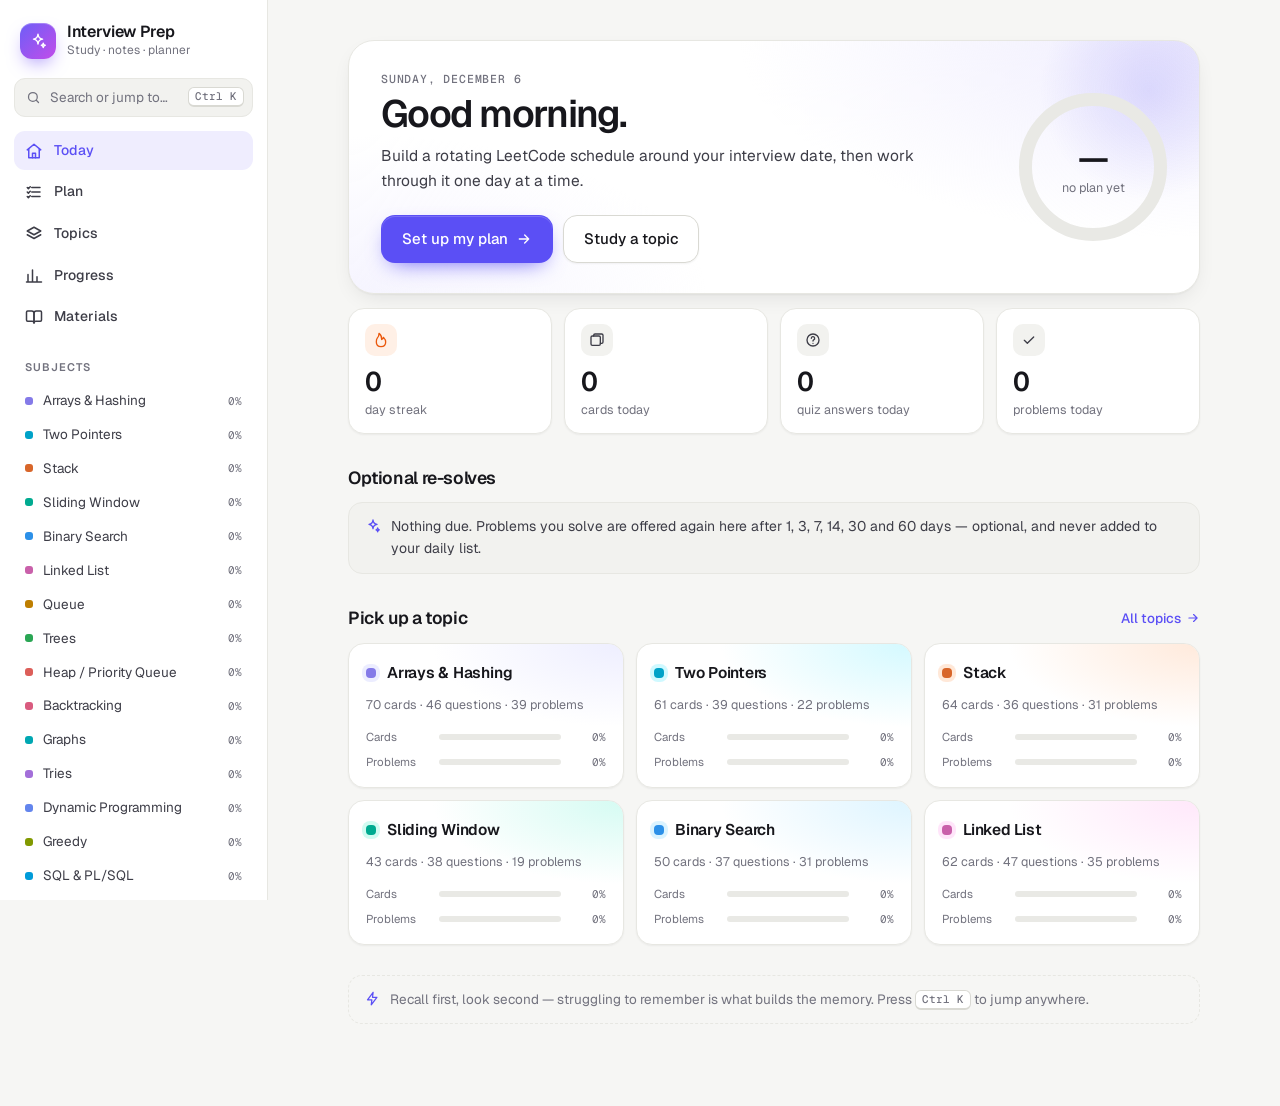
==== index.html @ 9f121f58 "Make spaced re-solves optional instead of part of the daily list Due re-solves now appear only in an" ====
<!DOCTYPE html>
<html lang="en">
<head>
<meta charset="utf-8">
<meta name="viewport" content="width=device-width, initial-scale=1, viewport-fit=cover">
<meta name="theme-color" content="#f6f6f4">
<title>Interview Prep</title>
<meta name="description" content="Interview prep — notes, study guides, flashcards, quizzes and a weekly LeetCode planner.">
<link rel="icon" href="data:image/svg+xml,<svg xmlns='http://www.w3.org/2000/svg' viewBox='0 0 100 100'><defs><linearGradient id='g' x1='0' y1='0' x2='1' y2='1'><stop offset='0' stop-color='%236d5ef7'/><stop offset='1' stop-color='%23d946ef'/></linearGradient></defs><rect width='100' height='100' rx='26' fill='url(%23g)'/><path d='M50 20c2 21 9 29 30 32-21 3-28 11-30 32-2-21-9-29-30-32 21-3 28-11 30-32Z' fill='white'/></svg>">
<link rel="preconnect" href="https://fonts.googleapis.com">
<link rel="preconnect" href="https://fonts.gstatic.com" crossorigin>
<link rel="stylesheet" href="https://fonts.googleapis.com/css2?family=Geist:wght@400;500;600;700&family=Geist+Mono:wght@400;500&display=swap">
<script>try{var t=localStorage.getItem("study-theme");if(t==="light"||t==="dark")document.documentElement.dataset.theme=t}catch(e){}</script>
<link rel="stylesheet" href="study/style.css?v=13">
<!-- bump v on every deploy so browsers never mix old and new modules -->
<script type="importmap">{"imports":{
  "./study/js/app.js":"./study/js/app.js?v=13","./study/js/merge.js":"./study/js/merge.js?v=13","./study/js/plan.js":"./study/js/plan.js?v=13","./study/js/srs.js":"./study/js/srs.js?v=13",
  "./study/js/store.js":"./study/js/store.js?v=13","./study/js/sync.js":"./study/js/sync.js?v=13","./study/js/util.js":"./study/js/util.js?v=13","./study/js/ui.js":"./study/js/ui.js?v=13",
  "./study/js/views/cards.js":"./study/js/views/cards.js?v=13","./study/js/views/plan.js":"./study/js/views/plan.js?v=13","./study/js/views/progress.js":"./study/js/views/progress.js?v=13",
  "./study/js/views/quiz.js":"./study/js/views/quiz.js?v=13","./study/js/views/today.js":"./study/js/views/today.js?v=13","./study/js/views/topics.js":"./study/js/views/topics.js?v=13","./study/js/views/materials.js":"./study/js/views/materials.js?v=13"
}}</script>
</head>
<body>
<div class="shell">
  <aside class="side" id="side"></aside>
  <div class="stage">
    <header class="top" id="top"></header>
    <main id="main"></main>
  </div>
</div>
<nav class="dock" id="nav" aria-label="Main"></nav>
<div id="toasts" aria-live="polite"></div>
<script type="module" src="study/js/app.js?v=13"></script>
<noscript><p style="padding:24px">This page needs JavaScript.</p></noscript>
</body>
</html>
---- study/style.css ----
/* ==========================================================================
   Study — design tokens
   ========================================================================== */
:root{
  --bg:#f6f6f4; --surface:#ffffff; --surface-2:#f2f2ef; --surface-3:#e9e9e5;
  --ink:#17171c; --ink-2:#3d3d47; --muted:#72727e; --line:#e7e7e2; --line-2:#d9d9d3;
  --accent:#5b4ff5; --accent-2:#6f64ff; --accent-ink:#ffffff; --accent-wash:#efedfe; --accent-line:#d8d4fd;
  --good:#16a34a; --good-wash:#e8f7ee; --bad:#dc2626; --bad-wash:#fdeeee; --warn:#b45309; --warn-wash:#fdf3e3;
  --hot:#ea580c; --hot-wash:#fff0e6;
  --sh-1:0 1px 2px rgba(23,23,28,.05);
  --sh-2:0 1px 2px rgba(23,23,28,.04),0 8px 24px -10px rgba(23,23,28,.14);
  --sh-3:0 28px 70px -18px rgba(23,23,28,.32),0 6px 16px -6px rgba(23,23,28,.10);
  --glass:rgba(255,255,255,.74);
  --tl:.64; --tw:.955; --tc-c:.16;
  --r:16px; --r-sm:11px; --r-lg:22px;
  --ease:cubic-bezier(.2,.8,.2,1); --spring:cubic-bezier(.34,1.5,.64,1);
  --font:"Geist",system-ui,-apple-system,"Segoe UI",Roboto,sans-serif;
  --mono:"Geist Mono",ui-monospace,"Cascadia Mono",Consolas,monospace;
  color-scheme:light;
}
@media (prefers-color-scheme: dark){
  :root:not([data-theme="light"]){
    --bg:#0a0a0c; --surface:#131316; --surface-2:#1a1a1f; --surface-3:#24242a;
    --ink:#ededf2; --ink-2:#c6c6d0; --muted:#8c8c99; --line:#232329; --line-2:#2f2f37;
    --accent:#8d84ff; --accent-2:#a39cff; --accent-ink:#0d0b20; --accent-wash:#1f1c3b; --accent-line:#3a3572;
    --good:#4ade80; --good-wash:#10281a; --bad:#f87171; --bad-wash:#2e1414; --warn:#fbbf24; --warn-wash:#2d230b;
    --hot:#fb923c; --hot-wash:#2c1a0d;
    --sh-1:0 1px 2px rgba(0,0,0,.4);
    --sh-2:0 1px 2px rgba(0,0,0,.4),0 10px 28px -12px rgba(0,0,0,.7);
    --sh-3:0 30px 80px -20px rgba(0,0,0,.85),0 6px 18px -6px rgba(0,0,0,.5);
    --glass:rgba(19,19,22,.72);
    --tl:.74; --tw:.27; --tc-c:.15;
    color-scheme:dark;
  }
}
:root[data-theme="dark"]{
  --bg:#0a0a0c; --surface:#131316; --surface-2:#1a1a1f; --surface-3:#24242a;
  --ink:#ededf2; --ink-2:#c6c6d0; --muted:#8c8c99; --line:#232329; --line-2:#2f2f37;
  --accent:#8d84ff; --accent-2:#a39cff; --accent-ink:#0d0b20; --accent-wash:#1f1c3b; --accent-line:#3a3572;
  --good:#4ade80; --good-wash:#10281a; --bad:#f87171; --bad-wash:#2e1414; --warn:#fbbf24; --warn-wash:#2d230b;
  --hot:#fb923c; --hot-wash:#2c1a0d;
  --sh-1:0 1px 2px rgba(0,0,0,.4);
  --sh-2:0 1px 2px rgba(0,0,0,.4),0 10px 28px -12px rgba(0,0,0,.7);
  --sh-3:0 30px 80px -20px rgba(0,0,0,.85),0 6px 18px -6px rgba(0,0,0,.5);
  --glass:rgba(19,19,22,.72);
  --tl:.74; --tw:.27; --tc-c:.15;
  color-scheme:dark;
}
/* topic colour, set per element with style="--h:<hue>" plus class .hued */
.hued{--tc:oklch(var(--tl) var(--tc-c) var(--h,275));--tc-wash:oklch(var(--tw) .045 var(--h,275))}

/* ==========================================================================
   Base
   ========================================================================== */
*,*::before,*::after{box-sizing:border-box}
html{-webkit-text-size-adjust:100%}
body{margin:0;background:var(--bg);color:var(--ink);font:15px/1.55 var(--font);-webkit-font-smoothing:antialiased;text-rendering:optimizeLegibility}
::selection{background:var(--accent-line)}
a{color:var(--accent);text-decoration:none}
button,input,select,textarea{font:inherit;color:inherit}
button{-webkit-tap-highlight-color:transparent}
a{-webkit-tap-highlight-color:transparent}
code{font-family:var(--mono);font-size:.86em;background:var(--surface-2);border:1px solid var(--line);padding:.06em .38em;border-radius:6px}
pre{margin:12px 0;padding:14px 16px;background:var(--surface-2);border:1px solid var(--line);border-radius:12px;overflow:auto;font:12.5px/1.65 var(--mono);tab-size:4}
pre code{background:none;border:0;padding:0;font-size:inherit}
p{margin:0 0 10px} ul,ol{margin:0 0 10px;padding-left:22px}
h1,h2,h3{margin:0;font-weight:600;letter-spacing:-.022em;line-height:1.15}
b,strong{font-weight:600}
:focus-visible{outline:2px solid var(--accent);outline-offset:2px}
.ic{flex:none;display:block}
.muted{color:var(--muted)} .small{font-size:13px} .mono{font-family:var(--mono)} .ink{color:var(--ink)}
kbd{display:inline-block;font:500 11px/1.4 var(--mono);padding:1px 6px;border-radius:6px;border:1px solid var(--line-2);border-bottom-width:2px;background:var(--surface);color:var(--muted);vertical-align:1px}

/* ==========================================================================
   Shell: sidebar (desktop), glass top bar + floating dock (mobile)
   ========================================================================== */
.shell{display:grid;grid-template-columns:1fr;min-height:100vh;min-height:100dvh}
.stage{min-width:0}
.side{display:none}
.top{position:sticky;top:0;z-index:30;display:flex;align-items:center;justify-content:space-between;gap:10px;padding:calc(10px + env(safe-area-inset-top)) 14px 10px 16px;background:var(--glass);-webkit-backdrop-filter:saturate(1.8) blur(18px);backdrop-filter:saturate(1.8) blur(18px);border-bottom:1px solid var(--line)}
#main{view-transition-name:main;max-width:940px;margin:0 auto;padding:20px 16px calc(116px + env(safe-area-inset-bottom))}

.brand{display:flex;align-items:center;gap:11px;color:var(--ink);padding:4px 6px;border-radius:12px}
.brand .logo{width:36px;height:36px;border-radius:12px;display:grid;place-items:center;color:#fff;background:linear-gradient(135deg,#6d5ef7,#c24dea);box-shadow:0 8px 20px -8px #7c5cf7,inset 0 1px 0 rgba(255,255,255,.25);transition:transform .4s var(--spring)}
.brand:hover .logo{transform:rotate(-8deg) scale(1.06)}
.brand b{display:block;font-size:16px;letter-spacing:-.02em;line-height:1.2}
.brand small{display:block;color:var(--muted);font-size:12px}
.brand.sm{gap:9px}
.brand.sm .logo{width:30px;height:30px;border-radius:10px}

.iconbtn{display:grid;place-items:center;width:36px;height:36px;border-radius:11px;border:0;background:transparent;color:var(--ink-2);cursor:pointer;transition:background .15s,color .15s,transform .2s var(--spring)}
.iconbtn:hover{background:var(--surface-2);color:var(--ink)}
.iconbtn:active{transform:scale(.9)}

.sync{display:inline-flex;align-items:center;gap:7px;font-size:12.5px;font-weight:500;color:var(--muted);padding:5px 10px;border-radius:99px;border:1px solid var(--line);background:var(--surface);transition:border-color .2s}
.sync:hover{border-color:var(--line-2)}
.sync.compact{padding:0;width:30px;height:30px;justify-content:center;border:0;background:transparent}
.sync .dot{width:7px;height:7px;border-radius:50%;background:var(--muted)}
.sync.on .dot{background:var(--good);box-shadow:0 0 0 3px var(--good-wash)}
.sync.err .dot{background:var(--bad);box-shadow:0 0 0 3px var(--bad-wash)}

/* dock */
.dock{position:fixed;left:50%;bottom:calc(12px + env(safe-area-inset-bottom));transform:translateX(-50%);z-index:40;display:flex;gap:4px;padding:6px;border-radius:24px;background:var(--glass);-webkit-backdrop-filter:saturate(1.8) blur(20px);backdrop-filter:saturate(1.8) blur(20px);border:1px solid var(--line);box-shadow:var(--sh-3);width:min(430px,calc(100% - 24px))}
.dock a{position:relative;flex:1;display:flex;flex-direction:column;align-items:center;gap:3px;padding:8px 4px 7px;border-radius:18px;color:var(--muted);font-size:11px;font-weight:500;transition:color .25s,transform .2s var(--spring)}
.dock a:active{transform:scale(.92)}
.dock a.on{color:var(--accent)}
.dock{isolation:isolate}
.dock-pill{position:absolute;top:6px;bottom:6px;left:6px;width:calc((100% - 12px - 16px) / 5);border-radius:18px;background:var(--accent-wash);z-index:-1;transform:translateX(calc(var(--i,0) * (100% + 4px)));transition:transform .42s cubic-bezier(.3,1.25,.5,1);will-change:transform}
.dock em{position:absolute;top:3px;left:calc(50% + 6px);min-width:17px;height:17px;padding:0 5px;border-radius:9px;background:var(--accent);color:var(--accent-ink);font:600 10px/17px var(--mono);font-style:normal;text-align:center}

@media (min-width:960px){
  .shell{grid-template-columns:268px minmax(0,1fr)}
  .side{display:flex;flex-direction:column;gap:14px;position:sticky;top:0;height:100vh;height:100dvh;padding:18px 14px 16px;border-right:1px solid var(--line);background:var(--surface);overflow-y:auto;scrollbar-width:none}
  .side:hover{scrollbar-width:thin}
  .top,.dock{display:none}
  #main{padding:40px 44px 72px}
  #toasts{left:auto!important;right:24px;transform:none!important;bottom:24px!important;align-items:flex-end!important}
}

.search{display:flex;align-items:center;gap:9px;width:100%;padding:8px 8px 8px 11px;border-radius:11px;border:1px solid var(--line);background:var(--surface-2);color:var(--muted);cursor:pointer;font-size:13.5px;text-align:left;transition:border-color .2s,color .2s,box-shadow .2s}
.search:hover{border-color:var(--line-2);color:var(--ink-2);box-shadow:var(--sh-1)}
.search kbd{margin-left:auto}
.snav{display:flex;flex-direction:column;gap:2px}
.snav a{position:relative;isolation:isolate;display:flex;align-items:center;gap:11px;padding:9px 11px;border-radius:11px;color:var(--ink-2);font-weight:500;font-size:14px;transition:background .15s,color .2s}
.snav a:hover{background:var(--surface-2)}
.snav a.on{color:var(--accent)}
.snav a.on:hover{background:transparent}
.snav-ind{position:absolute;inset:0;border-radius:11px;background:var(--accent-wash);z-index:-1;view-transition-name:snav-ind}
.snav em{margin-left:auto;font:600 11px/1.6 var(--mono);font-style:normal;background:var(--accent);color:var(--accent-ink);border-radius:99px;padding:0 7px}
.side-h{font-size:11px;font-weight:600;letter-spacing:.09em;text-transform:uppercase;color:var(--muted);padding:0 11px;margin:8px 0 -6px}
.subs{display:flex;flex-direction:column;gap:1px}
.sub{display:flex;align-items:center;gap:10px;padding:6px 11px;border-radius:10px;color:var(--ink-2);font-size:13.5px;transition:background .15s,color .15s}
.sub:hover{background:var(--surface-2);color:var(--ink)}
.sub.on{background:var(--tc-wash);color:var(--ink);font-weight:500}
.sub i{width:8px;height:8px;border-radius:3px;background:var(--tc);flex:none;transition:transform .3s var(--spring)}
.sub:hover i{transform:scale(1.35)}
.sub span{flex:1;min-width:0;overflow:hidden;text-overflow:ellipsis;white-space:nowrap}
.sub small{font:11px var(--mono);color:var(--muted)}
.side-foot{margin-top:auto;display:flex;flex-direction:column;gap:12px;padding-top:14px;border-top:1px solid var(--line)}
.streak{display:flex;align-items:center;gap:9px;font-size:13px;color:var(--ink-2);padding:0 6px}
.streak .ic{color:var(--hot)}

/* ==========================================================================
   Motion: page transitions + entrance choreography
   ========================================================================== */
::view-transition-old(main){animation:vt-out .16s ease both}
::view-transition-new(main){animation:vt-in .34s var(--ease) both}
::view-transition-group(snav-ind),::view-transition-group(dock-ind),::view-transition-group(seg-ind){animation-duration:.42s;animation-timing-function:cubic-bezier(.3,1.25,.5,1)}
html.vt-theme #main,html.vt-theme .snav-ind,html.vt-theme .dock-ind,html.vt-theme .seg-ind{view-transition-name:none}
html.vt-theme::view-transition-old(root){animation:none}
html.vt-theme::view-transition-new(root){animation:theme-in .5s var(--ease) both}
/* top-level tab switches slide sideways in tab order */
::view-transition-old(root),::view-transition-new(root){animation-duration:.22s}
html[data-nav="fwd"]::view-transition-old(main){animation:slide-out-l .2s cubic-bezier(.4,0,1,1) both}
html[data-nav="fwd"]::view-transition-new(main){animation:slide-in-r .34s cubic-bezier(.2,.8,.2,1) both}
html[data-nav="back"]::view-transition-old(main){animation:slide-out-r .2s cubic-bezier(.4,0,1,1) both}
html[data-nav="back"]::view-transition-new(main){animation:slide-in-l .34s cubic-bezier(.2,.8,.2,1) both}
@keyframes slide-out-l{to{opacity:0;transform:translateX(-36px)}}
@keyframes slide-out-r{to{opacity:0;transform:translateX(36px)}}
@keyframes slide-in-r{from{opacity:0;transform:translateX(44px)}}
@keyframes slide-in-l{from{opacity:0;transform:translateX(-44px)}}
@keyframes vt-out{to{opacity:0;transform:translateY(-6px)}}
@keyframes vt-in{from{opacity:0;transform:translateY(12px)}}
@keyframes theme-in{from{clip-path:circle(0 at 100% 0)}to{clip-path:circle(150% at 100% 0)}}
@keyframes rise{from{opacity:0;transform:translateY(10px)}}
@keyframes fade{from{opacity:0}}
@keyframes pop{0%{transform:scale(1)}40%{transform:scale(1.025)}100%{transform:scale(1)}}
@keyframes shake{0%,100%{transform:translateX(0)}20%{transform:translateX(-7px)}40%{transform:translateX(6px)}60%{transform:translateX(-4px)}80%{transform:translateX(2px)}}
@keyframes grow{from{transform:scaleX(0)}}
@keyframes ringin{from{stroke-dashoffset:var(--c)}}

.view[data-enter="1"] .rise{animation:rise .55s var(--ease) both}
.view[data-enter="1"] .rise.d1{animation-delay:.07s}
.view[data-enter="1"] .stagger>*{animation:rise .5s var(--ease) both}
.stagger>:nth-child(2){animation-delay:.04s}.stagger>:nth-child(3){animation-delay:.08s}.stagger>:nth-child(4){animation-delay:.12s}
.stagger>:nth-child(5){animation-delay:.16s}.stagger>:nth-child(6){animation-delay:.2s}.stagger>:nth-child(7){animation-delay:.24s}
.stagger>:nth-child(8){animation-delay:.28s}.stagger>:nth-child(9){animation-delay:.32s}.stagger>:nth-child(n+10){animation-delay:.36s}
.view[data-enter] .bar i{animation:grow 1s var(--ease) both;transform-origin:left}
.view[data-enter] .ring .val{animation:ringin 1.2s var(--ease) both}
@media (max-width:700px){
  .view[data-enter="1"] .stagger>*{animation-duration:.36s}
  .stagger>:nth-child(n+2){animation-delay:.03s}.stagger>:nth-child(n+3){animation-delay:.06s}.stagger>:nth-child(n+4){animation-delay:.09s}.stagger>:nth-child(n+5){animation-delay:.12s}
  .view[data-enter] .ring .val{animation-duration:.8s}
  .view[data-enter] .bar i{animation-duration:.6s}
}
a,button,summary,.chip{touch-action:manipulation}

/* ==========================================================================
   Page furniture
   ========================================================================== */
.page-h{display:flex;align-items:flex-end;justify-content:space-between;gap:16px;flex-wrap:wrap;margin:2px 0 24px}
.page-h h1{font-size:32px;letter-spacing:-.04em}
.eyebrow{font:500 11.5px var(--mono);letter-spacing:.07em;text-transform:uppercase;color:var(--muted);margin-bottom:8px}
.lead{color:var(--ink-2);font-size:15.5px;line-height:1.6;margin:10px 0 20px;max-width:56ch}
.lead b{color:var(--ink)}
h2{font-size:17.5px}
.sec-h{display:flex;align-items:center;gap:10px;margin:34px 0 14px}
.sec-h h2{margin:0}
.sec-h .link,.sec-h>.small{margin-left:auto}
.link{display:inline-flex;align-items:center;gap:5px;font-size:13.5px;font-weight:500;color:var(--accent);transition:gap .2s var(--ease)}
.link:hover{gap:8px}
.linkbtn{display:inline-flex;align-items:center;gap:5px;border:0;background:none;padding:0;color:var(--accent);font-size:inherit;font-weight:500;cursor:pointer}
.linkbtn:hover{text-decoration:underline;text-underline-offset:3px}
.backlink{display:inline-flex;align-items:center;gap:6px;color:var(--muted);font-size:13.5px;font-weight:500;margin:0 0 16px -6px;padding:5px 10px 5px 6px;border-radius:9px;transition:color .15s,background .15s,gap .2s var(--ease)}
.backlink:hover{color:var(--ink);background:var(--surface-2);gap:9px}
.note,.tip{display:flex;align-items:flex-start;gap:10px;padding:13px 16px;border-radius:14px;background:var(--surface-2);border:1px solid var(--line);color:var(--ink-2);font-size:14px}
.note .ic,.tip .ic{margin-top:2px;color:var(--accent)}
.tip{margin-top:30px;background:transparent;border-style:dashed;color:var(--muted);font-size:13.5px}
.loading{display:flex;align-items:center;justify-content:center;gap:10px;padding:80px 0;color:var(--muted)}
.spinner{display:inline-block;width:16px;height:16px;border:2px solid var(--line-2);border-top-color:var(--accent);border-radius:50%;animation:sp .8s linear infinite}
@keyframes sp{to{transform:rotate(360deg)}}

/* ==========================================================================
   Primitives
   ========================================================================== */
.card{background:var(--surface);border:1px solid var(--line);border-radius:var(--r);padding:18px 20px;margin-bottom:12px;box-shadow:var(--sh-1)}
.card.soft{background:var(--surface-2);box-shadow:none}
.card.danger{border-color:color-mix(in oklab,var(--bad) 22%,var(--line))}
.card-h{display:flex;align-items:center;gap:10px;font-size:15px}
.card-h .ic{color:var(--muted)}
.grid{display:grid;gap:12px} .g2{grid-template-columns:repeat(2,1fr)} .g3{grid-template-columns:repeat(3,1fr)}
.row{display:flex;align-items:center;gap:10px;flex-wrap:wrap} .row.between{justify-content:space-between}
.avatar{width:26px;height:26px;border-radius:50%;object-fit:cover}

.btn{display:inline-flex;align-items:center;justify-content:center;gap:8px;min-height:40px;padding:8px 16px;border-radius:var(--r-sm);border:1px solid var(--line-2);background:var(--surface);color:var(--ink);font-weight:500;font-size:14px;line-height:1.2;cursor:pointer;white-space:nowrap;user-select:none;box-shadow:var(--sh-1);transition:transform .18s var(--spring),background .15s,border-color .15s,box-shadow .2s,color .15s}
.btn:hover{background:var(--surface-2);border-color:color-mix(in oklab,var(--ink) 18%,var(--line-2))}
.btn:active{transform:scale(.96)}
.btn.primary{background:var(--accent);border-color:transparent;color:var(--accent-ink);box-shadow:inset 0 1px 0 rgba(255,255,255,.18),0 8px 22px -10px var(--accent)}
.btn.primary:hover{background:var(--accent-2);box-shadow:inset 0 1px 0 rgba(255,255,255,.18),0 12px 26px -10px var(--accent)}
.btn.ghost{background:transparent;border-color:transparent;box-shadow:none;color:var(--ink-2)}
.btn.ghost:hover{background:var(--surface-2);color:var(--ink)}
.btn.sm{min-height:32px;padding:5px 11px;font-size:13px;border-radius:9px;gap:6px}
.btn.lg{min-height:48px;padding:11px 20px;font-size:15px;border-radius:14px}
.btn.block{width:100%}
.btn[disabled]{opacity:.5;pointer-events:none}
.btn kbd{background:transparent;color:inherit;border-color:currentColor;opacity:.55;margin-left:2px}
.btn .count{font:600 11px/1.5 var(--mono);background:var(--accent);color:var(--accent-ink);border-radius:99px;padding:0 6px}
.btn .ic{transition:transform .25s var(--ease)}
.btn:hover .ic:last-child:not(:first-child){transform:translateX(2px)}

.chips{display:flex;flex-wrap:wrap;gap:6px}
.chip{display:inline-flex;align-items:center;gap:6px;padding:6px 13px;border-radius:99px;border:1px solid var(--line-2);background:var(--surface);font-size:13px;font-weight:500;color:var(--ink-2);cursor:pointer;user-select:none;transition:background .2s,border-color .2s,color .2s,transform .2s var(--spring)}
.chip:hover{border-color:color-mix(in oklab,var(--ink) 25%,var(--line-2));color:var(--ink)}
.chip:active{transform:scale(.94)}
.chip.on{background:var(--ink);border-color:var(--ink);color:var(--surface)}
.tag{display:inline-flex;align-items:center;gap:4px;font:500 11px/1.5 var(--mono);padding:1px 8px;border-radius:99px;background:var(--surface-2);color:var(--muted);border:1px solid var(--line);white-space:nowrap}
.tag.easy{color:var(--good);background:var(--good-wash);border-color:transparent}
.tag.medium{color:var(--warn);background:var(--warn-wash);border-color:transparent}
.tag.hard{color:var(--bad);background:var(--bad-wash);border-color:transparent}
.tag.acc{background:var(--accent-wash);color:var(--accent);border-color:transparent}
.tag.ok{background:var(--good-wash);color:var(--good);border-color:transparent}
.tag.bad{background:var(--bad-wash);color:var(--bad);border-color:transparent}

.bar{height:6px;border-radius:99px;background:var(--surface-3);overflow:hidden}
.bar i{display:block;height:100%;border-radius:inherit;background:var(--accent);transition:width .6s var(--ease)}
.bar.good i{background:var(--good)} .bar.bad i{background:var(--bad)} .bar.tint i{background:var(--tc)}

.ring{position:relative;width:var(--size);height:var(--size);flex:none}
.ring svg{transform:rotate(-90deg);display:block;overflow:visible}
.ring circle{fill:none}
.ring .trk{stroke:var(--surface-3)}
.ring .val{stroke:var(--accent);stroke-linecap:round;transition:stroke-dashoffset .8s var(--ease)}
.ring.zero .val{opacity:0}
.hued .ring .val{stroke:var(--tc)}
.ring-l{position:absolute;inset:0;display:grid;place-content:center;text-align:center;line-height:1.1}
.ring-l b{font-size:calc(var(--size) * .23);font-weight:600;letter-spacing:-.04em;font-variant-numeric:tabular-nums}
.ring-l span{font-size:max(10.5px,calc(var(--size) * .085));color:var(--muted);margin-top:3px}

.list{list-style:none;margin:0;padding:0;background:var(--surface);border:1px solid var(--line);border-radius:var(--r);overflow:hidden;box-shadow:var(--sh-1)}
.list>li+li{border-top:1px solid var(--line)}
.li{display:flex;align-items:center;gap:13px;padding:13px 16px;color:inherit;min-height:58px;transition:background .15s}
.li:hover{background:var(--surface-2)}
.li .t{flex:1;min-width:0}
.li .t b{display:block;font-weight:500;font-size:14.5px;line-height:1.35}
.li .t small{display:block;color:var(--muted);font-size:12.5px;margin-top:1px}
.li .r{display:flex;align-items:center;gap:8px;font:12px var(--mono);color:var(--muted);white-space:nowrap}
.li:hover .r .ic{color:var(--accent)}
.lidot{width:9px;height:9px;border-radius:3px;background:var(--tc);flex:none;box-shadow:0 0 0 4px var(--tc-wash)}

.empty{display:flex;flex-direction:column;align-items:center;text-align:center;padding:52px 22px;color:var(--muted);border:1px dashed var(--line-2);border-radius:var(--r-lg);background:var(--surface)}
.empty>.ic{margin-bottom:14px;color:var(--muted);opacity:.8}
.empty b{display:block;font-size:17px;color:var(--ink);margin-bottom:6px;font-weight:600}

/* ==========================================================================
   Today
   ========================================================================== */
.hero{position:relative;overflow:hidden;display:flex;align-items:center;justify-content:space-between;gap:28px;padding:30px 32px;border-radius:26px;border:1px solid var(--line);background:radial-gradient(90% 130% at 100% 0%,var(--accent-wash),transparent 60%),radial-gradient(60% 90% at 0% 100%,color-mix(in oklab,var(--accent-wash) 60%,transparent),transparent 70%),var(--surface);box-shadow:var(--sh-2)}
.hero::after{content:"";position:absolute;right:-60px;top:-60px;width:220px;height:220px;border-radius:50%;background:radial-gradient(circle,color-mix(in oklab,var(--accent) 16%,transparent),transparent 70%);pointer-events:none;animation:float 9s ease-in-out infinite;will-change:transform}
@keyframes float{50%{transform:translate(-20px,24px) scale(1.08)}}
.hero-main{position:relative;z-index:1;min-width:0}
.hero h1{font-size:38px;letter-spacing:-.045em;line-height:1.05}
.hero .lead{margin-bottom:22px}
.hero-ring{position:relative;z-index:1}
.checks{list-style:none;padding:0;margin:0 0 22px;display:grid;gap:8px;color:var(--ink-2);font-size:14px}
.checks li{display:flex;align-items:center;gap:10px}
.checks .ic{color:var(--good)}
@media (max-width:640px){
  .hero{flex-direction:column-reverse;align-items:stretch;padding:22px 20px;gap:18px;border-radius:22px}
  .hero h1{font-size:30px}
  .hero-ring{align-self:center}
  .hero .row .btn{flex:1}
}

.stats{display:grid;grid-template-columns:repeat(4,1fr);gap:12px;margin-top:14px}
.stats.six{grid-template-columns:repeat(3,1fr);margin-top:0}
.stats.three{grid-template-columns:repeat(3,1fr);margin:22px 0}
@media (max-width:700px){.stats,.stats.six{grid-template-columns:repeat(2,1fr)}.stats.three{grid-template-columns:repeat(3,1fr);gap:8px}}
.stat{position:relative;padding:15px 16px 14px;border-radius:var(--r);background:var(--surface);border:1px solid var(--line);box-shadow:var(--sh-1);text-align:left;transition:transform .3s var(--ease),box-shadow .3s}
.stat:hover{transform:translateY(-3px);box-shadow:var(--sh-2)}
.stat-ic{display:grid;place-items:center;width:32px;height:32px;border-radius:10px;background:var(--surface-2);color:var(--ink-2);margin-bottom:12px}
.stat b{display:block;font-size:27px;font-weight:600;letter-spacing:-.04em;line-height:1.05;font-variant-numeric:tabular-nums}
.stat b small{font-size:14px;color:var(--muted);font-weight:500;letter-spacing:-.01em;margin-left:1px}
.stat>span:last-child{display:block;font-size:12.5px;color:var(--muted);margin-top:3px}
.stat.hot .stat-ic{background:var(--hot-wash);color:var(--hot)}
.stat.hot:hover .stat-ic .ic{animation:flick .6s ease}
@keyframes flick{30%{transform:scale(1.2) rotate(-8deg)}60%{transform:scale(.95) rotate(5deg)}}

/* ==========================================================================
   Topics
   ========================================================================== */
.tgrid{display:grid;grid-template-columns:repeat(auto-fill,minmax(230px,1fr));gap:12px}
.ttile{position:relative;display:flex;flex-direction:column;gap:10px;padding:17px 17px 16px;border-radius:var(--r);background:var(--surface);border:1px solid var(--line);color:inherit;box-shadow:var(--sh-1);overflow:hidden;transition:transform .35s var(--ease),box-shadow .35s,border-color .35s}
.ttile::before{content:"";position:absolute;inset:0;background:radial-gradient(120% 100% at 100% 0%,var(--tc-wash),transparent 58%);opacity:.9;pointer-events:none;transition:opacity .35s}
.ttile:hover{transform:translateY(-4px);box-shadow:var(--sh-2);border-color:color-mix(in oklab,var(--tc) 40%,var(--line))}
.ttile:hover::before{opacity:1}
.ttile>*{position:relative}
.ttile-t{display:flex;align-items:center;gap:11px}
.ttile-t b{font-size:15.5px;font-weight:600;letter-spacing:-.015em}
.ttile .go{margin-left:auto;color:var(--tc);opacity:0;transform:translateX(-6px);transition:opacity .25s,transform .35s var(--ease)}
.ttile:hover .go{opacity:1;transform:none}
.tdot{display:inline-block;width:10px;height:10px;border-radius:4px;background:var(--tc);box-shadow:0 0 0 4px var(--tc-wash);flex:none}
.tdot.lg{width:14px;height:14px;border-radius:5px;box-shadow:0 0 0 5px color-mix(in oklab,var(--tc) 22%,transparent)}
.ttile-m{font-size:12.5px;color:var(--muted)}
.ttile-bars{display:grid;gap:7px;margin-top:auto;padding-top:4px}
.ttile-bars>div{display:grid;grid-template-columns:64px 1fr 36px;align-items:center;gap:9px;font-size:11.5px;color:var(--muted)}
.ttile-bars em{font:11px var(--mono);font-style:normal;text-align:right}
.ttile.dim{opacity:.55}

.thead{position:relative;overflow:hidden;padding:26px 26px 22px;border-radius:24px;border:1px solid var(--line);background:linear-gradient(135deg,var(--tc-wash),transparent 65%),var(--surface);margin-bottom:16px;box-shadow:var(--sh-1)}
.thead::after{content:"";position:absolute;right:-50px;bottom:-80px;width:220px;height:220px;border-radius:50%;background:radial-gradient(circle,color-mix(in oklab,var(--tc) 20%,transparent),transparent 70%);pointer-events:none}
.thead-t{display:flex;align-items:center;gap:14px;position:relative}
.thead h1{font-size:32px;letter-spacing:-.04em}
.thead p{position:relative;color:var(--ink-2);margin:10px 0 0;max-width:62ch}
.thead-s{position:relative;display:flex;gap:28px;flex-wrap:wrap;margin-top:20px}
.thead-s b{display:block;font-size:22px;font-weight:600;letter-spacing:-.03em;font-variant-numeric:tabular-nums}
.thead-s b small{font-size:13px;color:var(--muted);font-weight:500}
.thead-s span{font-size:12px;color:var(--muted)}

.seg{display:flex;gap:4px;padding:4px;margin:0 0 18px;background:var(--surface-2);border:1px solid var(--line);border-radius:15px}
.seg a{position:relative;isolation:isolate;flex:1;display:flex;align-items:center;justify-content:center;gap:7px;padding:9px 8px;border-radius:11px;color:var(--muted);font-weight:500;font-size:14px;transition:color .25s}
.seg a:hover{color:var(--ink)}
.seg a.on{color:var(--ink)}
.seg-ind{position:absolute;inset:0;border-radius:11px;background:var(--surface);box-shadow:var(--sh-2);z-index:-1;view-transition-name:seg-ind}
.seg small{font:11px var(--mono);color:var(--muted);background:color-mix(in oklab,var(--surface-3) 70%,transparent);padding:0 6px;border-radius:99px}
@media (max-width:420px){.seg a .ic{display:none}}

.tsum{display:flex;align-items:center;justify-content:space-between;gap:16px;flex-wrap:wrap;padding:16px 18px;border-radius:var(--r);background:var(--surface);border:1px solid var(--line);box-shadow:var(--sh-1);margin-bottom:6px}
.tsum-l{display:flex;align-items:center;gap:16px;min-width:0}
.tsum-l b{font-size:16px}
.findw{position:relative;display:block;margin:16px 0 4px}
.findw>.ic{position:absolute;left:13px;top:50%;transform:translateY(-50%);color:var(--muted);pointer-events:none}
.find{width:100%;padding:11px 14px 11px 40px;border:1px solid var(--line-2);border-radius:13px;background:var(--surface);outline:none;transition:border-color .2s,box-shadow .2s}
.find:focus{border-color:var(--accent);box-shadow:0 0 0 4px var(--accent-wash)}
.igroup{margin-top:22px}
.igroup[hidden],.irow[hidden]{display:none}
.ghead{display:flex;align-items:center;justify-content:space-between;gap:10px;padding:0 4px 9px;font-size:14px}
.ghead b{display:flex;align-items:center;gap:9px}
.irow{border:1px solid var(--line);border-radius:13px;background:var(--surface);margin-bottom:8px;transition:border-color .25s,box-shadow .25s}
.irow summary{display:flex;align-items:center;gap:12px;padding:12px 14px;cursor:pointer;list-style:none;border-radius:13px;transition:background .15s}
.irow summary:hover{background:var(--surface-2)}
.irow summary::-webkit-details-marker{display:none}
.irow summary::after{content:"";flex:none;width:7px;height:7px;border-right:2px solid var(--muted);border-bottom:2px solid var(--muted);transform:rotate(45deg) translate(-2px,-2px);transition:transform .3s var(--ease)}
.irow[open] summary::after{transform:rotate(225deg) translate(-2px,-2px)}
.irow[open]{border-color:color-mix(in oklab,var(--tc,var(--accent)) 40%,var(--line));box-shadow:var(--sh-2)}
.irow[open] summary{border-bottom-left-radius:0;border-bottom-right-radius:0}
.irow .stext{flex:1;min-width:0;font-size:14.5px;line-height:1.45}
.irow .stext p{margin:0}
.ibody{padding:4px 16px 14px;border-top:1px solid var(--line);font-size:14.5px;animation:rise .35s var(--ease)}
.ibody>:first-child{margin-top:12px}
.ibody>:last-child{margin-bottom:0}
.opts{list-style:none;margin:12px 0;padding:0}
.opts li{display:flex;align-items:flex-start;gap:8px;padding:8px 12px;border-radius:10px;margin-bottom:5px;background:var(--surface-2)}
.opts li .ic{margin-top:4px}
.opts li.right{background:var(--good-wash);color:var(--good);font-weight:500}

/* ==========================================================================
   Sessions: flashcards and quiz
   ========================================================================== */
.sess-h{display:flex;align-items:center;gap:12px;margin-bottom:22px;max-width:680px;margin-left:auto;margin-right:auto}
.sess-h .bar{flex:1;height:8px}
.sess-h .bar i{background:linear-gradient(90deg,var(--accent),#c24dea)}
.view[data-enter] .sess-h .bar i{animation:none}
.sess-n{font:500 12.5px var(--mono);color:var(--muted);min-width:52px;text-align:right}

.deck{position:relative;isolation:isolate;max-width:660px;margin:0 auto}
.deck-shadow{position:absolute;left:16px;right:16px;top:14px;bottom:-9px;border-radius:24px;background:var(--surface);border:1px solid var(--line);z-index:-1;opacity:.75;box-shadow:var(--sh-1)}
.deck-shadow.two{left:34px;right:34px;top:28px;bottom:-18px;opacity:.45;z-index:-2}
.fc{position:relative;perspective:1600px;touch-action:pan-y;cursor:pointer;transition:transform .45s var(--spring)}
.fc.drag{transition:none;cursor:grabbing}
.fc.enter{animation:fcin .5s var(--ease) both}
@keyframes fcin{from{opacity:0;transform:translateY(22px) scale(.96)}}
.fc-in{display:grid;transform-style:preserve-3d;transition:transform .7s cubic-bezier(.3,1.2,.4,1)}
.fc-in.flipped{transform:rotateY(180deg)}
.face{grid-area:1/1;-webkit-backface-visibility:hidden;backface-visibility:hidden;min-height:320px;display:flex;flex-direction:column;gap:16px;padding:28px 28px 24px;border-radius:24px;background:var(--surface);border:1px solid var(--line);box-shadow:var(--sh-2)}
.face.front{justify-content:center;background:radial-gradient(100% 80% at 50% 0%,var(--accent-wash),transparent 55%),var(--surface)}
.face.back{transform:rotateY(180deg)}
.fc .fc-side{display:flex;align-items:center;justify-content:space-between;gap:8px;font:500 11px var(--mono);letter-spacing:.08em;text-transform:uppercase;color:var(--muted)}
.fc .front .fc-side{position:absolute;top:24px;left:28px;right:28px}
.fc .q{font-size:21px;line-height:1.5;font-weight:500;letter-spacing:-.015em}
.fc .q-sm{font-size:14px;color:var(--muted);font-weight:400;letter-spacing:0;padding-bottom:14px;border-bottom:1px dashed var(--line-2)}
.fc .a{font-size:15.5px;line-height:1.65}
.fc .q p:last-child,.fc .a p:last-child{margin-bottom:0}
.fc .hint{position:absolute;left:0;right:0;bottom:22px;display:flex;align-items:center;justify-content:center;gap:7px;font-size:12.5px;color:var(--muted);animation:breathe 2.4s ease-in-out infinite}
@keyframes breathe{50%{opacity:.45}}
.fc .front{position:relative;padding-top:56px;padding-bottom:56px}
.swipe-tint{position:absolute;inset:0;border-radius:24px;pointer-events:none;opacity:var(--tint,0);display:flex;align-items:center;justify-content:space-between;padding:0 26px}
.swipe-tint span{display:grid;place-items:center;width:52px;height:52px;border-radius:50%;opacity:0;transition:opacity .15s}
.fc[data-dir="r"] .swipe-tint{background:linear-gradient(270deg,color-mix(in oklab,var(--good) 18%,transparent),transparent 70%);box-shadow:inset 0 0 0 2px var(--good)}
.fc[data-dir="l"] .swipe-tint{background:linear-gradient(90deg,color-mix(in oklab,var(--bad) 18%,transparent),transparent 70%);box-shadow:inset 0 0 0 2px var(--bad)}
.fc[data-dir="r"] .st-r{opacity:1;background:var(--good);color:#fff}
.fc[data-dir="l"] .st-l{opacity:1;background:var(--bad);color:#fff}
.fc-act{max-width:660px;margin:26px auto 0}
.fc-act.again-in{animation:rise .4s var(--ease) both}
.hintline{text-align:center;color:var(--muted);font-size:12.5px;margin:14px 0 0}
.rate{display:grid;gap:12px}
.rate.two{grid-template-columns:1fr 1fr}
.rate button{display:flex;align-items:center;justify-content:center;gap:9px;min-height:56px;border-radius:15px;border:1px solid var(--line-2);background:var(--surface);cursor:pointer;font-weight:600;font-size:15px;box-shadow:var(--sh-1);transition:transform .2s var(--spring),background .2s,border-color .2s,box-shadow .2s}
.rate button:hover{transform:translateY(-2px);box-shadow:var(--sh-2)}
.rate button:active{transform:scale(.96)}
.rate .again{color:var(--bad)} .rate .again:hover{background:var(--bad-wash);border-color:var(--bad)}
.rate .good{color:var(--good)} .rate .good:hover{background:var(--good-wash);border-color:var(--good)}
.rate kbd{margin-left:2px}

.qz{max-width:680px;margin:0 auto}
.qz-q{font-size:20px;font-weight:500;line-height:1.5;letter-spacing:-.015em;margin:14px 0 20px}
.qz-q p:last-child{margin-bottom:0}
.qz[data-new] .opt{animation:rise .45s var(--ease) both}
.qz[data-new] .opt:nth-of-type(2){animation-delay:.05s}.qz[data-new] .opt:nth-of-type(3){animation-delay:.1s}.qz[data-new] .opt:nth-of-type(4){animation-delay:.15s}.qz[data-new] .opt:nth-of-type(n+5){animation-delay:.2s}
.qz[data-new] .qz-q{animation:rise .4s var(--ease) both}
.opt{display:flex;gap:13px;align-items:flex-start;width:100%;text-align:left;padding:14px 16px;margin-bottom:10px;border:1px solid var(--line-2);border-radius:15px;background:var(--surface);cursor:pointer;line-height:1.5;box-shadow:var(--sh-1);transition:transform .25s var(--ease),border-color .2s,background .2s,box-shadow .2s}
.opt:hover{border-color:var(--accent);transform:translateX(4px);box-shadow:var(--sh-2)}
.opt:hover .k{background:var(--accent);color:var(--accent-ink);border-color:transparent}
.opt:active{transform:scale(.99)}
.opt .k{flex:none;width:27px;height:27px;border-radius:8px;background:var(--surface-2);border:1px solid var(--line);display:grid;place-items:center;font:500 12px var(--mono);color:var(--muted);transition:background .2s,color .2s}
.opt>span:last-child{padding-top:2px}
.opt.locked{cursor:default}
.opt.locked:hover{transform:none;border-color:var(--line-2);box-shadow:var(--sh-1)}
.opt.locked:hover .k{background:var(--surface-2);color:var(--muted);border-color:var(--line)}
.opt.locked:not(.right):not(.wrong){opacity:.5}
.opt.right,.opt.right:hover{border-color:var(--good);background:var(--good-wash);animation:pop .5s var(--spring)}
.opt.right .k,.opt.right:hover .k{background:var(--good);color:#fff;border-color:transparent}
.opt.wrong,.opt.wrong:hover{border-color:var(--bad);background:var(--bad-wash);animation:shake .45s}
.opt.wrong .k,.opt.wrong:hover .k{background:var(--bad);color:#fff;border-color:transparent}
.explain{display:flex;gap:12px;align-items:flex-start;padding:14px 16px;border-radius:14px;background:var(--accent-wash);border:1px solid var(--accent-line);margin:8px 0 16px;font-size:14.5px}
.explain>.ic{margin-top:3px;color:var(--accent)}
.explain>div{min-width:0}
.explain p:last-child{margin-bottom:0}
.explain.ok{background:var(--good-wash);border-color:color-mix(in oklab,var(--good) 30%,transparent);animation:rise .4s var(--ease) both}
.explain.no{background:var(--bad-wash);border-color:color-mix(in oklab,var(--bad) 30%,transparent);animation:rise .4s var(--ease) both}
.explain.ok>.ic{color:var(--good)} .explain.no>.ic{color:var(--bad)}

.result{display:flex;flex-direction:column;align-items:center;text-align:center;padding:34px 22px 28px;border-radius:26px;border:1px solid var(--line);background:radial-gradient(100% 90% at 50% 0%,var(--accent-wash),transparent 62%),var(--surface);box-shadow:var(--sh-2);margin:0 auto 18px;max-width:680px;animation:rise .5s var(--ease) both}
.result h1{font-size:30px;letter-spacing:-.04em;margin:18px 0 4px}
.result .ring .val{animation:ringin 1.3s .15s var(--ease) both}
.result .stats{width:100%}
.card.miss{max-width:680px;margin-left:auto;margin-right:auto}
.miss-q{margin:10px 0;font-weight:500}
.miss-a{display:flex;align-items:flex-start;gap:8px;color:var(--good);font-size:14px;margin-bottom:10px}
.miss-a .ic{margin-top:4px}

/* ==========================================================================
   Plan
   ========================================================================== */
.today-card{padding:20px;border-radius:24px;background:var(--surface);border:1px solid var(--line);box-shadow:var(--sh-2)}
.today-h{display:flex;align-items:center;gap:16px;margin-bottom:16px}
.today-t{min-width:0}
.today-t .eyebrow{margin-bottom:4px}
.today-t h2{font-size:21px;letter-spacing:-.03em}
.today-f{display:flex;align-items:center;gap:12px;flex-wrap:wrap;margin-top:14px;padding-top:12px;border-top:1px dashed var(--line-2)}
.banner{display:flex;align-items:center;gap:10px;padding:10px 14px;border-radius:12px;font-size:13.5px;margin:0 0 14px}
.banner.warn{background:var(--warn-wash);color:var(--warn)}
.banner.good{background:var(--good-wash);color:var(--good)}
.tchip{display:inline-flex;align-items:center;gap:6px;max-width:100%;font-size:12px;font-weight:500;line-height:1.3;padding:3px 9px 3px 7px;border-radius:8px;background:var(--tc-wash);color:var(--ink-2);overflow:hidden;white-space:nowrap;text-overflow:ellipsis;transition:filter .15s}
.tchip::before{content:"";width:7px;height:7px;border-radius:2px;background:var(--tc);flex:none}
a.tchip:hover{filter:brightness(.96)}

.plist{display:flex;flex-direction:column;gap:10px}
.pitem{position:relative;padding:14px 16px;border-radius:var(--r);background:var(--surface);border:1px solid var(--line);transition:background .35s,border-color .35s,box-shadow .25s,transform .25s var(--ease)}
.pitem:hover{box-shadow:var(--sh-2)}
.pitem.done{background:color-mix(in oklab,var(--good-wash) 75%,var(--surface));border-color:color-mix(in oklab,var(--good) 22%,var(--line))}
.pitem.done .ptitle b{color:var(--muted);text-decoration:line-through;text-decoration-color:color-mix(in oklab,var(--muted) 55%,transparent)}
.prow{display:flex;align-items:center;gap:14px}
.ptitle{flex:1;min-width:0;display:flex;flex-direction:column;gap:3px;color:inherit}
.ptitle b{display:flex;align-items:center;gap:7px;font-size:15px;font-weight:500;line-height:1.35;word-break:break-word;transition:color .15s}
.ptitle .ext{color:var(--accent);opacity:0;transform:translate(-3px,3px);transition:opacity .2s,transform .25s var(--ease)}
.ptitle:hover b{color:var(--accent)}
.ptitle:hover .ext{opacity:1;transform:none}
.tick{flex:none;width:30px;height:30px;border-radius:50%;border:2px solid var(--line-2);background:var(--surface);color:#fff;cursor:pointer;display:grid;place-items:center;padding:0;transition:border-color .2s,background .2s,transform .25s var(--spring)}
.tick .ic{opacity:0;transform:scale(.6);transition:opacity .2s,transform .3s var(--spring)}
.tick:hover{border-color:var(--good);background:var(--good-wash)}
.tick:hover .ic{opacity:.5;transform:none;color:var(--good)}
.tick:active{transform:scale(.85)}
.tick.on{background:var(--good);border-color:var(--good)}
.tick.on .ic{opacity:1;transform:none;color:#fff}
.tick.pop{animation:tickpop .55s var(--spring)}
.tick.pop .ic path{stroke-dasharray:24;stroke-dashoffset:24;animation:draw .45s .12s var(--ease) forwards}
@keyframes tickpop{0%{transform:scale(.55);box-shadow:0 0 0 0 color-mix(in oklab,var(--good) 45%,transparent)}60%{transform:scale(1.15)}100%{transform:scale(1);box-shadow:0 0 0 12px transparent}}
@keyframes draw{to{stroke-dashoffset:0}}
.pact{display:flex;gap:2px;margin:8px 0 -4px 36px;flex-wrap:wrap}
.pact .btn{color:var(--muted)}
.pact .btn:hover{color:var(--ink)}
.pdone{display:flex;align-items:center;gap:7px;flex-wrap:wrap;margin:8px 0 0 44px;font-size:12.5px;color:var(--good)}
.pdone .linkbtn{font-size:12.5px}
.dotsep{width:3px;height:3px;border-radius:50%;background:currentColor;opacity:.5}
.trow{display:flex;align-items:center;gap:13px;padding:12px 16px}
.trow.wrap{flex-wrap:wrap}
.list .trow:hover{background:var(--surface-2)}

.week{display:grid;grid-template-columns:repeat(7,minmax(0,1fr));gap:8px}
.wd{display:flex;flex-direction:column;gap:6px;padding:11px 9px;border-radius:15px;background:var(--surface);border:1px solid var(--line);min-width:0;box-shadow:var(--sh-1);transition:transform .3s var(--ease),box-shadow .3s}
.wd:hover{transform:translateY(-3px);box-shadow:var(--sh-2)}
.wd-h{display:flex;align-items:baseline;justify-content:space-between;gap:4px;margin-bottom:2px}
.wd-h b{font:500 10.5px var(--mono);text-transform:uppercase;letter-spacing:.07em;color:var(--muted)}
.wd-h span{display:flex;align-items:center;gap:4px;font-size:18px;font-weight:600;letter-spacing:-.03em}
.wd-ok{display:grid;place-items:center;width:15px;height:15px;border-radius:50%;background:var(--good);color:#fff}
.wd.now{border-color:var(--accent);box-shadow:0 0 0 4px var(--accent-wash),var(--sh-2)}
.wd.now .wd-h b{color:var(--accent)}
.wd.off{background:transparent;box-shadow:none;border-style:dashed}
.wd.off:hover{transform:none}
.wd .rest{font-size:11.5px;color:var(--muted)}
.wd .tchip{font-size:11px;padding:3px 6px}
@media (max-width:600px){
  .week{gap:4px}
  .wd{padding:8px 4px;border-radius:11px}
  .wd .tchip{font-size:9.5px;padding:2px 3px;border-radius:5px}
  .wd .tchip::before{display:none}
  .wd-h{flex-direction:column;align-items:center;gap:0}
  .wd-h span{font-size:15px}
}

.cov{display:grid;grid-template-columns:repeat(auto-fill,minmax(240px,1fr));gap:10px}
.covi{display:flex;flex-direction:column;gap:9px;padding:13px 15px;border-radius:15px;background:var(--surface);border:1px solid var(--line);color:inherit;box-shadow:var(--sh-1);transition:transform .3s var(--ease),box-shadow .3s,border-color .3s}
.covi:hover{transform:translateY(-3px);box-shadow:var(--sh-2);border-color:color-mix(in oklab,var(--tc) 40%,var(--line))}
.covi-t{display:flex;align-items:center;gap:10px;font-weight:500;font-size:14px}
.covi-t small{margin-left:auto;font:12px var(--mono);color:var(--muted)}
.covi-m{display:flex;align-items:center;gap:6px;font-size:12px;color:var(--muted)}
.covi.locked{opacity:.5}

.lvls{display:grid;gap:4px}
.lvl{display:flex;align-items:center;justify-content:space-between;gap:10px;flex-wrap:wrap;padding:10px 4px;border-top:1px solid var(--line)}
.lvl:first-child{border-top:0}
.lvl-t{display:flex;align-items:center;gap:10px}
.lvl-t b{font-size:14px;font-weight:500}
.input{display:block;width:100%;padding:11px 13px;border:1px solid var(--line-2);border-radius:12px;background:var(--surface-2);margin-top:8px;outline:none;transition:border-color .2s,box-shadow .2s,background .2s}
.input:focus{border-color:var(--accent);box-shadow:0 0 0 4px var(--accent-wash);background:var(--surface)}
.field-l{display:block;font-size:13px;font-weight:500;color:var(--ink-2);margin-top:16px}
.field-l:first-of-type{margin-top:14px}
input[type=range]{width:100%;margin-top:12px;accent-color:var(--accent)}
.sticky-actions{position:sticky;bottom:calc(96px + env(safe-area-inset-bottom));z-index:5;padding:12px;margin:0 -12px;border-radius:18px;background:var(--glass);-webkit-backdrop-filter:blur(14px);backdrop-filter:blur(14px)}
@media (min-width:960px){.sticky-actions{bottom:16px}}

/* ==========================================================================
   Progress
   ========================================================================== */
.heat-card{overflow:hidden}
.heat{display:grid;grid-template-rows:repeat(7,14px);grid-auto-flow:column;grid-auto-columns:14px;gap:4px;overflow-x:auto;padding:2px 2px 6px;scrollbar-width:thin}
.heat i{width:14px;height:14px;border-radius:4px;background:var(--surface-3);transition:transform .2s var(--spring)}
.heat i:hover{transform:scale(1.35)}
.heat i.l1,.legend i.l1{background:color-mix(in oklab,var(--accent) 32%,var(--surface-3))}
.heat i.l2,.legend i.l2{background:color-mix(in oklab,var(--accent) 64%,var(--surface-3))}
.heat i.l3,.legend i.l3{background:var(--accent)}
.legend{display:flex;align-items:center;gap:4px;font-size:11.5px;color:var(--muted)}
.legend i{width:11px;height:11px;border-radius:3px;background:var(--surface-3)}
.pgrid{display:grid;grid-template-columns:repeat(auto-fill,minmax(260px,1fr));gap:12px}
.pcard{display:flex;align-items:center;gap:16px;padding:16px;border-radius:var(--r);background:var(--surface);border:1px solid var(--line);color:inherit;box-shadow:var(--sh-1);transition:transform .3s var(--ease),box-shadow .3s,border-color .3s}
.pcard:hover{transform:translateY(-3px);box-shadow:var(--sh-2);border-color:color-mix(in oklab,var(--tc) 40%,var(--line))}
.pcard-b{flex:1;min-width:0;display:grid;gap:4px}
.pcard-b b{font-size:15px}
.pcard-b .bar{margin-top:4px}

/* ==========================================================================
   Materials (notes and study guides)
   ========================================================================== */
.mgrid{display:grid;grid-template-columns:repeat(auto-fill,minmax(250px,1fr));gap:12px;margin-top:14px}
.mtile{position:relative;display:flex;align-items:center;gap:14px;padding:16px;border-radius:var(--r);background:var(--surface);border:1px solid var(--line);color:inherit;box-shadow:var(--sh-1);overflow:hidden;transition:transform .35s var(--ease),box-shadow .35s,border-color .35s}
.mtile::before{content:"";position:absolute;inset:0;background:radial-gradient(110% 120% at 0% 0%,var(--tc-wash),transparent 55%);opacity:.8;pointer-events:none;transition:opacity .35s}
.mtile:hover{transform:translateY(-4px);box-shadow:var(--sh-2);border-color:color-mix(in oklab,var(--tc) 40%,var(--line))}
.mtile:hover::before{opacity:1}
.mtile>*{position:relative}
.mtile-ic{display:grid;place-items:center;width:42px;height:42px;border-radius:13px;background:var(--tc-wash);color:var(--tc);flex:none;transition:transform .4s var(--spring)}
.mtile:hover .mtile-ic{transform:rotate(-6deg) scale(1.08)}
.mtile-t{flex:1;min-width:0}
.mtile-t b{display:block;font-size:15px;font-weight:600;letter-spacing:-.015em;line-height:1.3}
.mtile-t small{display:block;font-size:12.5px;color:var(--muted);white-space:nowrap;overflow:hidden;text-overflow:ellipsis}
.mtile-n{font:500 11.5px var(--mono);color:var(--muted);white-space:nowrap}
.mtile.dim{opacity:.55}
.ficon{display:grid;place-items:center;width:38px;height:44px;border-radius:9px;flex:none;background:var(--tc-wash);color:var(--tc);position:relative;font:600 9px var(--mono);letter-spacing:.04em;clip-path:polygon(0 0,72% 0,100% 22%,100% 100%,0 100%);transition:transform .3s var(--spring)}
.ficon span{margin-top:8px}
.ficon.dir{clip-path:none;width:38px;height:38px;border-radius:11px}
.li:hover .ficon{transform:translateY(-2px) rotate(-3deg)}
.frow .t b{word-break:break-word}
.crumbs{position:relative;display:flex;align-items:center;flex-wrap:wrap;gap:6px;font-size:12.5px;margin-bottom:10px;color:var(--muted)}
.crumbs a{color:var(--muted)} .crumbs a:hover{color:var(--ink)}
.crumbs a:last-child{color:var(--ink);font-weight:500}

/* ==========================================================================
   Overlays: modal, command palette, toasts, confetti
   ========================================================================== */
.modal-bg,.pal-bg{position:fixed;inset:0;z-index:80;display:flex;justify-content:center;background:rgba(10,10,14,.42);-webkit-backdrop-filter:blur(5px);backdrop-filter:blur(5px);animation:fade .2s both}
.modal-bg{align-items:flex-end}
.modal-bg.out,.pal-bg.out{animation:fadeout .18s both}
@keyframes fadeout{to{opacity:0}}
.modal{width:100%;max-width:600px;max-height:90vh;overflow:auto;padding:22px 22px calc(18px + env(safe-area-inset-bottom));border-radius:24px 24px 0 0;background:var(--surface);border:1px solid var(--line);box-shadow:var(--sh-3);animation:sheet .4s var(--ease) both}
@media (min-width:640px){.modal-bg{align-items:center;padding:24px}.modal{border-radius:24px;padding-bottom:20px;animation:zoom .32s var(--ease) both}}
@keyframes sheet{from{transform:translateY(60px);opacity:0}}
@keyframes zoom{from{transform:scale(.95) translateY(10px);opacity:0}}
.modal-h{display:flex;align-items:flex-start;gap:14px;margin-bottom:4px}
.modal-h>div{flex:1;min-width:0}
.modal-h h3{font-size:18px;letter-spacing:-.02em}
.modal-h p{margin:2px 0 0}
.modal-ic{display:grid;place-items:center;width:40px;height:40px;border-radius:12px;background:var(--accent-wash);color:var(--accent);flex:none}
.modal textarea{display:block;width:100%;padding:12px 14px;border:1px solid var(--line-2);border-radius:13px;background:var(--surface-2);margin-top:8px;resize:vertical;font-size:14px;line-height:1.55;outline:none;transition:border-color .2s,box-shadow .2s,background .2s}
.modal textarea:focus{border-color:var(--accent);box-shadow:0 0 0 4px var(--accent-wash);background:var(--surface)}
.modal textarea.mono{font:12.5px/1.6 var(--mono);tab-size:4}
.modal-f{display:flex;align-items:center;justify-content:space-between;gap:12px;flex-wrap:wrap;margin-top:18px}

.pal-bg{align-items:flex-start;padding:12vh 16px 16px;z-index:90}
.pal{width:100%;max-width:620px;border-radius:20px;background:var(--surface);border:1px solid var(--line-2);box-shadow:var(--sh-3);overflow:hidden;animation:zoom .24s var(--ease) both}
.pal-in{display:flex;align-items:center;gap:12px;padding:15px 18px;border-bottom:1px solid var(--line);color:var(--muted)}
.pal-in input{flex:1;min-width:0;border:0;outline:0;background:transparent;font-size:16.5px;color:var(--ink)}
.pal-l{max-height:min(440px,58vh);overflow:auto;padding:6px;scroll-padding:30px}
.pal-g{font-size:11px;font-weight:600;letter-spacing:.09em;text-transform:uppercase;color:var(--muted);padding:12px 12px 5px}
.pal-i{display:flex;align-items:center;gap:12px;padding:10px 12px;border-radius:11px;cursor:pointer;color:var(--ink-2);font-size:14px;transition:background .1s}
.pal-i span{flex:1;min-width:0;overflow:hidden;text-overflow:ellipsis;white-space:nowrap}
.pal-i.on{background:var(--accent-wash);color:var(--ink)}
.pal-i .ic{color:var(--muted)}
.pal-i.on .ic{color:var(--accent)}
.pal-i small{font:11.5px var(--mono);color:var(--muted)}
.pal-i .dot{width:9px;height:9px;border-radius:3px;background:var(--tc);flex:none;margin:0 3px}
.pal-empty{padding:34px;text-align:center;color:var(--muted);font-size:14px}
.pal-f{display:flex;gap:16px;flex-wrap:wrap;padding:9px 16px;border-top:1px solid var(--line);font-size:11.5px;color:var(--muted);background:var(--surface-2)}
.pal-f kbd{margin-right:2px}
@media (max-width:600px){.pal-f span:last-child{display:none}}

#toasts{position:fixed;left:50%;transform:translateX(-50%);bottom:calc(98px + env(safe-area-inset-bottom));z-index:100;display:flex;flex-direction:column;align-items:center;gap:8px;pointer-events:none}
.toast{display:flex;align-items:center;gap:10px;padding:10px 16px 10px 12px;border-radius:14px;background:var(--ink);color:var(--bg);font-size:13.5px;font-weight:500;box-shadow:var(--sh-3);max-width:min(90vw,420px);animation:toastin .45s var(--spring) both}
.toast .ic{flex:none;padding:3px;box-sizing:content-box;border-radius:50%;background:color-mix(in oklab,var(--good) 85%,transparent);color:#fff}
.toast.out{animation:toastout .26s var(--ease) both}
@keyframes toastin{from{opacity:0;transform:translateY(14px) scale(.94)}}
@keyframes toastout{to{opacity:0;transform:translateY(8px) scale(.97)}}

.confetti{position:fixed;inset:0;pointer-events:none;z-index:120;overflow:hidden}
.confetti i{position:absolute;width:8px;height:12px;border-radius:2px;will-change:transform}

/* ==========================================================================
   Phones: keep every animation on the compositor (transform/opacity only)
   ========================================================================== */
.view[data-anim="up"]{animation:vt-in .3s var(--ease) both}
.view[data-anim="fwd"]{animation:slide-in-r .3s var(--ease) both}
.view[data-anim="back"]{animation:slide-in-l .3s var(--ease) both}
@media (max-width:959px){
  /* live background blur is re-computed every frame while scrolling on phones -- use solid bars instead */
  .top{background:color-mix(in oklab,var(--bg) 96%,transparent);-webkit-backdrop-filter:none;backdrop-filter:none}
  .dock{background:var(--surface);-webkit-backdrop-filter:none;backdrop-filter:none;box-shadow:0 10px 30px -12px rgba(0,0,0,.35),0 1px 3px rgba(0,0,0,.08)}
  .modal-bg,.pal-bg{-webkit-backdrop-filter:none;backdrop-filter:none;background:rgba(10,10,14,.55)}
  .sticky-actions{-webkit-backdrop-filter:none;backdrop-filter:none;background:var(--surface);box-shadow:var(--sh-2)}
  .hero::after,.thead::after{animation:none}
  .fc .hint{animation:none}
  #main{overflow-x:clip}
  .seg-ind{animation:segin .32s var(--ease) both}
}
@keyframes segin{from{opacity:0;transform:scale(.92)}}
/* touch screens have no real hover: a tapped card should not stay lifted */
@media (hover:none){
  .stat:hover,.ttile:hover,.covi:hover,.pcard:hover,.mtile:hover,.wd:hover,.rate button:hover,.opt:hover,.btn:hover,.chip:hover{transform:none;box-shadow:var(--sh-1)}
  .opt:hover{border-color:var(--line-2)} .opt:hover .k{background:var(--surface-2);color:var(--muted);border-color:var(--line)}
  .ttile:hover .go{opacity:0}
  .btn.primary:hover{background:var(--accent)}
}
/* long lists: skip layout/paint work for rows that are off screen */
.irow,.list>li,.pitem{content-visibility:auto;contain-intrinsic-size:auto 58px}

@media (prefers-reduced-motion: reduce){
  *,*::before,*::after{animation-duration:.01ms!important;animation-iteration-count:1!important;animation-delay:0s!important;transition-duration:.01ms!important}
}
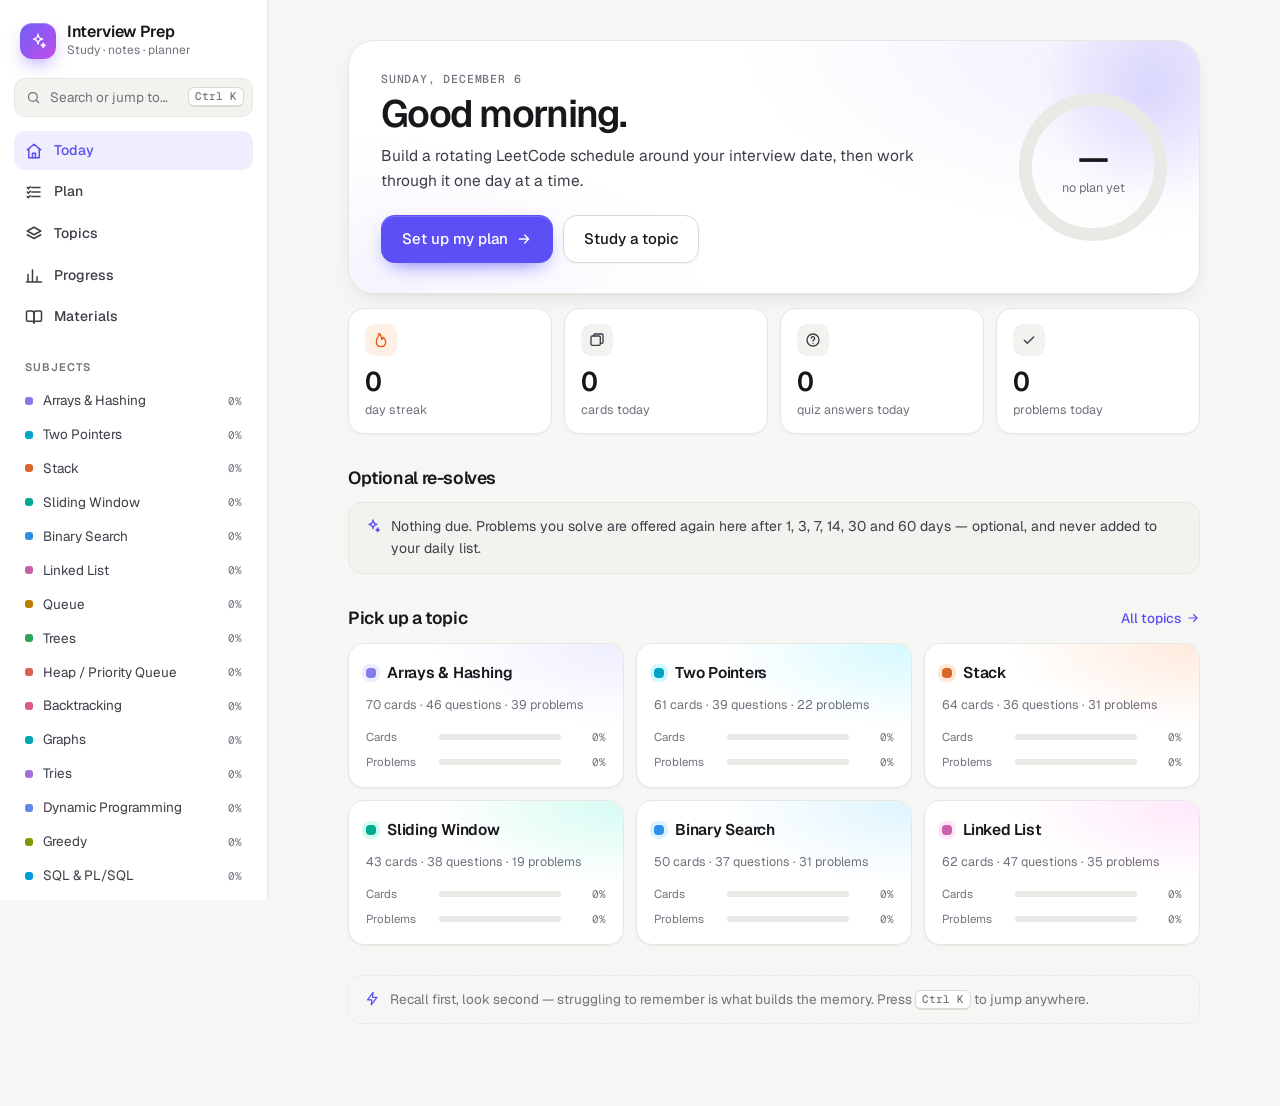
==== commit 571e3244: "Show pages to read and a warm-up under each problem in the plan Each plan item gets a Before you sol" ====
--- a/index.html
+++ b/index.html
@@ -11,13 +11,13 @@
 <link rel="preconnect" href="https://fonts.gstatic.com" crossorigin>
 <link rel="stylesheet" href="https://fonts.googleapis.com/css2?family=Geist:wght@400;500;600;700&family=Geist+Mono:wght@400;500&display=swap">
 <script>try{var t=localStorage.getItem("study-theme");if(t==="light"||t==="dark")document.documentElement.dataset.theme=t}catch(e){}</script>
-<link rel="stylesheet" href="study/style.css?v=13">
+<link rel="stylesheet" href="study/style.css?v=15">
 <!-- bump v on every deploy so browsers never mix old and new modules -->
 <script type="importmap">{"imports":{
-  "./study/js/app.js":"./study/js/app.js?v=13","./study/js/merge.js":"./study/js/merge.js?v=13","./study/js/plan.js":"./study/js/plan.js?v=13","./study/js/srs.js":"./study/js/srs.js?v=13",
-  "./study/js/store.js":"./study/js/store.js?v=13","./study/js/sync.js":"./study/js/sync.js?v=13","./study/js/util.js":"./study/js/util.js?v=13","./study/js/ui.js":"./study/js/ui.js?v=13",
-  "./study/js/views/cards.js":"./study/js/views/cards.js?v=13","./study/js/views/plan.js":"./study/js/views/plan.js?v=13","./study/js/views/progress.js":"./study/js/views/progress.js?v=13",
-  "./study/js/views/quiz.js":"./study/js/views/quiz.js?v=13","./study/js/views/today.js":"./study/js/views/today.js?v=13","./study/js/views/topics.js":"./study/js/views/topics.js?v=13","./study/js/views/materials.js":"./study/js/views/materials.js?v=13"
+  "./study/js/app.js":"./study/js/app.js?v=15","./study/js/merge.js":"./study/js/merge.js?v=15","./study/js/plan.js":"./study/js/plan.js?v=15","./study/js/srs.js":"./study/js/srs.js?v=15",
+  "./study/js/store.js":"./study/js/store.js?v=15","./study/js/sync.js":"./study/js/sync.js?v=15","./study/js/util.js":"./study/js/util.js?v=15","./study/js/ui.js":"./study/js/ui.js?v=15",
+  "./study/js/views/cards.js":"./study/js/views/cards.js?v=15","./study/js/views/plan.js":"./study/js/views/plan.js?v=15","./study/js/views/progress.js":"./study/js/views/progress.js?v=15",
+  "./study/js/views/quiz.js":"./study/js/views/quiz.js?v=15","./study/js/views/today.js":"./study/js/views/today.js?v=15","./study/js/views/topics.js":"./study/js/views/topics.js?v=15","./study/js/views/materials.js":"./study/js/views/materials.js?v=15","./study/js/views/prep.js":"./study/js/views/prep.js?v=15"
 }}</script>
 </head>
 <body>
@@ -30,7 +30,7 @@
 </div>
 <nav class="dock" id="nav" aria-label="Main"></nav>
 <div id="toasts" aria-live="polite"></div>
-<script type="module" src="study/js/app.js?v=13"></script>
+<script type="module" src="study/js/app.js?v=15"></script>
 <noscript><p style="padding:24px">This page needs JavaScript.</p></noscript>
 </body>
 </html>
--- a/study/style.css
+++ b/study/style.css
@@ -512,6 +512,18 @@
 .pdone{display:flex;align-items:center;gap:7px;flex-wrap:wrap;margin:8px 0 0 44px;font-size:12.5px;color:var(--good)}
 .pdone .linkbtn{font-size:12.5px}
 .dotsep{width:3px;height:3px;border-radius:50%;background:currentColor;opacity:.5}
+/* "Before you solve": pages to read and a short warm-up, under a problem in the plan */
+.prep{margin:10px 0 2px 44px;padding:10px 12px;border-radius:12px;background:var(--surface-2);border:1px solid var(--line);display:grid;gap:8px;font-size:12.5px;color:var(--ink-2)}
+.prep-r{display:grid;grid-template-columns:58px minmax(0,1fr);gap:8px;align-items:start}
+.prep-l{padding-top:2px;font:500 10.5px/1.6 var(--mono);text-transform:uppercase;letter-spacing:.05em;color:var(--muted)}
+.prep-c{display:flex;flex-wrap:wrap;align-items:center;gap:4px 8px;min-width:0;line-height:1.6}
+.prep a.pp{color:var(--accent);font-weight:600;font-variant-numeric:tabular-nums}
+.prep a.pp:hover{text-decoration:underline;text-underline-offset:3px}
+.prep .sub{color:var(--muted)}
+.prep .linkbtn{font-size:12.5px}
+.prep-ok{display:inline-flex;align-items:center;gap:4px;color:var(--good);font-weight:600}
+.prep-n{font-size:12px;color:var(--muted);padding-left:66px}
+@media (max-width:600px){.prep{margin-left:0}.prep-n{padding-left:0}}
 .trow{display:flex;align-items:center;gap:13px;padding:12px 16px}
 .trow.wrap{flex-wrap:wrap}
 .list .trow:hover{background:var(--surface-2)}
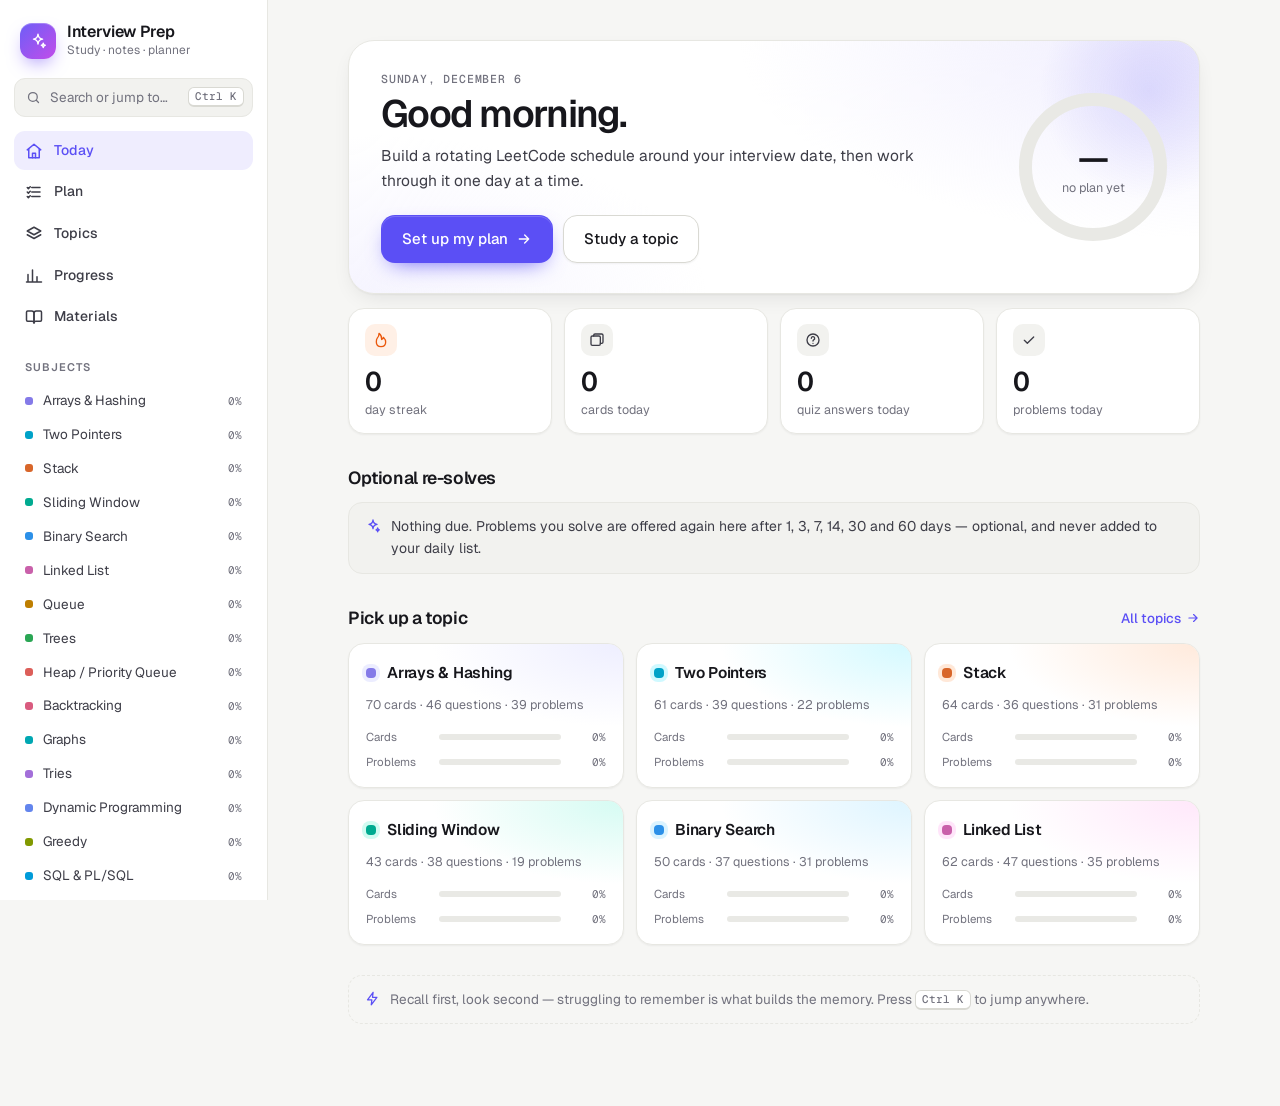
==== commit 2ae51d6c: "Add a versioned solutions box and ask for code only on a first solve The save box has tabs per versi" ====
--- a/index.html
+++ b/index.html
@@ -11,13 +11,13 @@
 <link rel="preconnect" href="https://fonts.gstatic.com" crossorigin>
 <link rel="stylesheet" href="https://fonts.googleapis.com/css2?family=Geist:wght@400;500;600;700&family=Geist+Mono:wght@400;500&display=swap">
 <script>try{var t=localStorage.getItem("study-theme");if(t==="light"||t==="dark")document.documentElement.dataset.theme=t}catch(e){}</script>
-<link rel="stylesheet" href="study/style.css?v=15">
+<link rel="stylesheet" href="study/style.css?v=17">
 <!-- bump v on every deploy so browsers never mix old and new modules -->
 <script type="importmap">{"imports":{
-  "./study/js/app.js":"./study/js/app.js?v=15","./study/js/merge.js":"./study/js/merge.js?v=15","./study/js/plan.js":"./study/js/plan.js?v=15","./study/js/srs.js":"./study/js/srs.js?v=15",
-  "./study/js/store.js":"./study/js/store.js?v=15","./study/js/sync.js":"./study/js/sync.js?v=15","./study/js/util.js":"./study/js/util.js?v=15","./study/js/ui.js":"./study/js/ui.js?v=15",
-  "./study/js/views/cards.js":"./study/js/views/cards.js?v=15","./study/js/views/plan.js":"./study/js/views/plan.js?v=15","./study/js/views/progress.js":"./study/js/views/progress.js?v=15",
-  "./study/js/views/quiz.js":"./study/js/views/quiz.js?v=15","./study/js/views/today.js":"./study/js/views/today.js?v=15","./study/js/views/topics.js":"./study/js/views/topics.js?v=15","./study/js/views/materials.js":"./study/js/views/materials.js?v=15","./study/js/views/prep.js":"./study/js/views/prep.js?v=15"
+  "./study/js/app.js":"./study/js/app.js?v=17","./study/js/merge.js":"./study/js/merge.js?v=17","./study/js/plan.js":"./study/js/plan.js?v=17","./study/js/srs.js":"./study/js/srs.js?v=17",
+  "./study/js/store.js":"./study/js/store.js?v=17","./study/js/sync.js":"./study/js/sync.js?v=17","./study/js/util.js":"./study/js/util.js?v=17","./study/js/ui.js":"./study/js/ui.js?v=17",
+  "./study/js/views/cards.js":"./study/js/views/cards.js?v=17","./study/js/views/plan.js":"./study/js/views/plan.js?v=17","./study/js/views/progress.js":"./study/js/views/progress.js?v=17",
+  "./study/js/views/quiz.js":"./study/js/views/quiz.js?v=17","./study/js/views/today.js":"./study/js/views/today.js?v=17","./study/js/views/topics.js":"./study/js/views/topics.js?v=17","./study/js/views/materials.js":"./study/js/views/materials.js?v=17","./study/js/views/prep.js":"./study/js/views/prep.js?v=17","./study/js/views/solutions.js":"./study/js/views/solutions.js?v=17","./study/js/solutions.js":"./study/js/solutions.js?v=17"
 }}</script>
 </head>
 <body>
@@ -30,7 +30,7 @@
 </div>
 <nav class="dock" id="nav" aria-label="Main"></nav>
 <div id="toasts" aria-live="polite"></div>
-<script type="module" src="study/js/app.js?v=15"></script>
+<script type="module" src="study/js/app.js?v=17"></script>
 <noscript><p style="padding:24px">This page needs JavaScript.</p></noscript>
 </body>
 </html>
--- a/study/style.css
+++ b/study/style.css
@@ -566,6 +566,16 @@
 .input{display:block;width:100%;padding:11px 13px;border:1px solid var(--line-2);border-radius:12px;background:var(--surface-2);margin-top:8px;outline:none;transition:border-color .2s,box-shadow .2s,background .2s}
 .input:focus{border-color:var(--accent);box-shadow:0 0 0 4px var(--accent-wash);background:var(--surface)}
 .field-l{display:block;font-size:13px;font-weight:500;color:var(--ink-2);margin-top:16px}
+/* saved solution versions: tabs in the solutions box, time/space row, entries on the review page */
+.vtabs{margin:4px 0 2px;flex-wrap:wrap}
+.vrow{display:grid;grid-template-columns:1fr 1fr;gap:10px}
+.linkbtn.danger{color:var(--bad)}
+.ver{padding:12px 0;border-top:1px solid var(--line)}
+.ver:first-child{border-top:0;padding-top:0}
+.ver-h{display:flex;align-items:center;gap:8px;flex-wrap:wrap;margin-bottom:8px}
+.ver-h .linkbtn{margin-left:auto;font-size:12.5px}
+.ver .explain{margin:0 0 10px}
+.ver pre{margin:0}
 .field-l:first-of-type{margin-top:14px}
 input[type=range]{width:100%;margin-top:12px;accent-color:var(--accent)}
 .sticky-actions{position:sticky;bottom:calc(96px + env(safe-area-inset-bottom));z-index:5;padding:12px;margin:0 -12px;border-radius:18px;background:var(--glass);-webkit-backdrop-filter:blur(14px);backdrop-filter:blur(14px)}
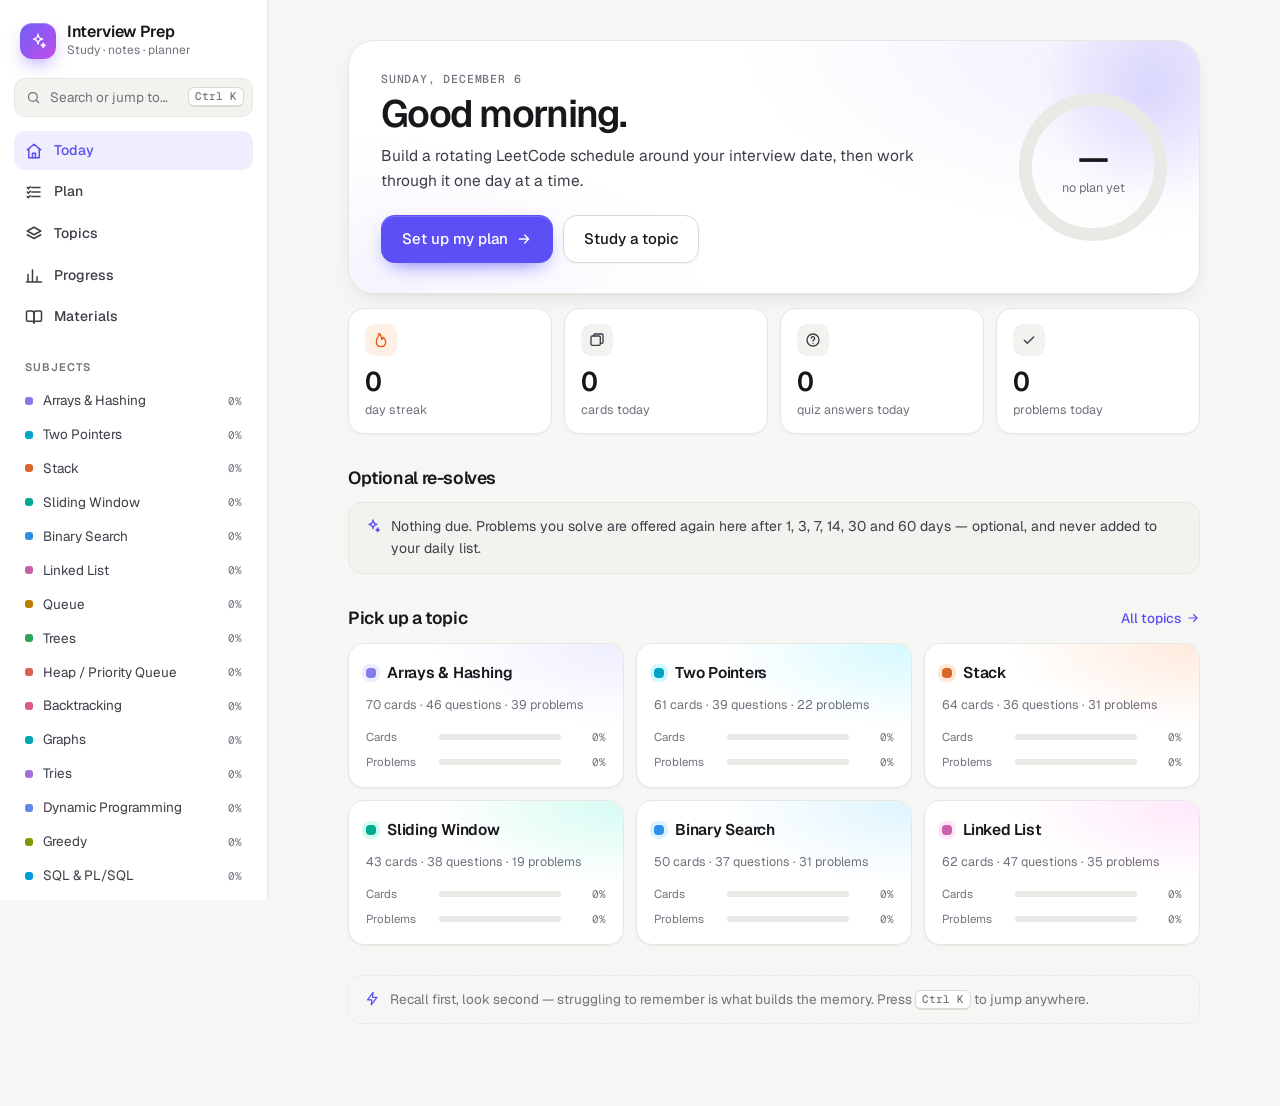
==== commit aca9b52e: "Bump the cache version to 18" ====
--- a/index.html
+++ b/index.html
@@ -11,13 +11,13 @@
 <link rel="preconnect" href="https://fonts.gstatic.com" crossorigin>
 <link rel="stylesheet" href="https://fonts.googleapis.com/css2?family=Geist:wght@400;500;600;700&family=Geist+Mono:wght@400;500&display=swap">
 <script>try{var t=localStorage.getItem("study-theme");if(t==="light"||t==="dark")document.documentElement.dataset.theme=t}catch(e){}</script>
-<link rel="stylesheet" href="study/style.css?v=17">
+<link rel="stylesheet" href="study/style.css?v=18">
 <!-- bump v on every deploy so browsers never mix old and new modules -->
 <script type="importmap">{"imports":{
-  "./study/js/app.js":"./study/js/app.js?v=17","./study/js/merge.js":"./study/js/merge.js?v=17","./study/js/plan.js":"./study/js/plan.js?v=17","./study/js/srs.js":"./study/js/srs.js?v=17",
-  "./study/js/store.js":"./study/js/store.js?v=17","./study/js/sync.js":"./study/js/sync.js?v=17","./study/js/util.js":"./study/js/util.js?v=17","./study/js/ui.js":"./study/js/ui.js?v=17",
-  "./study/js/views/cards.js":"./study/js/views/cards.js?v=17","./study/js/views/plan.js":"./study/js/views/plan.js?v=17","./study/js/views/progress.js":"./study/js/views/progress.js?v=17",
-  "./study/js/views/quiz.js":"./study/js/views/quiz.js?v=17","./study/js/views/today.js":"./study/js/views/today.js?v=17","./study/js/views/topics.js":"./study/js/views/topics.js?v=17","./study/js/views/materials.js":"./study/js/views/materials.js?v=17","./study/js/views/prep.js":"./study/js/views/prep.js?v=17","./study/js/views/solutions.js":"./study/js/views/solutions.js?v=17","./study/js/solutions.js":"./study/js/solutions.js?v=17"
+  "./study/js/app.js":"./study/js/app.js?v=18","./study/js/merge.js":"./study/js/merge.js?v=18","./study/js/plan.js":"./study/js/plan.js?v=18","./study/js/srs.js":"./study/js/srs.js?v=18",
+  "./study/js/store.js":"./study/js/store.js?v=18","./study/js/sync.js":"./study/js/sync.js?v=18","./study/js/util.js":"./study/js/util.js?v=18","./study/js/ui.js":"./study/js/ui.js?v=18",
+  "./study/js/views/cards.js":"./study/js/views/cards.js?v=18","./study/js/views/plan.js":"./study/js/views/plan.js?v=18","./study/js/views/progress.js":"./study/js/views/progress.js?v=18",
+  "./study/js/views/quiz.js":"./study/js/views/quiz.js?v=18","./study/js/views/today.js":"./study/js/views/today.js?v=18","./study/js/views/topics.js":"./study/js/views/topics.js?v=18","./study/js/views/materials.js":"./study/js/views/materials.js?v=18","./study/js/views/prep.js":"./study/js/views/prep.js?v=18","./study/js/views/solutions.js":"./study/js/views/solutions.js?v=18","./study/js/solutions.js":"./study/js/solutions.js?v=18"
 }}</script>
 </head>
 <body>
@@ -30,7 +30,7 @@
 </div>
 <nav class="dock" id="nav" aria-label="Main"></nav>
 <div id="toasts" aria-live="polite"></div>
-<script type="module" src="study/js/app.js?v=17"></script>
+<script type="module" src="study/js/app.js?v=18"></script>
 <noscript><p style="padding:24px">This page needs JavaScript.</p></noscript>
 </body>
 </html>
